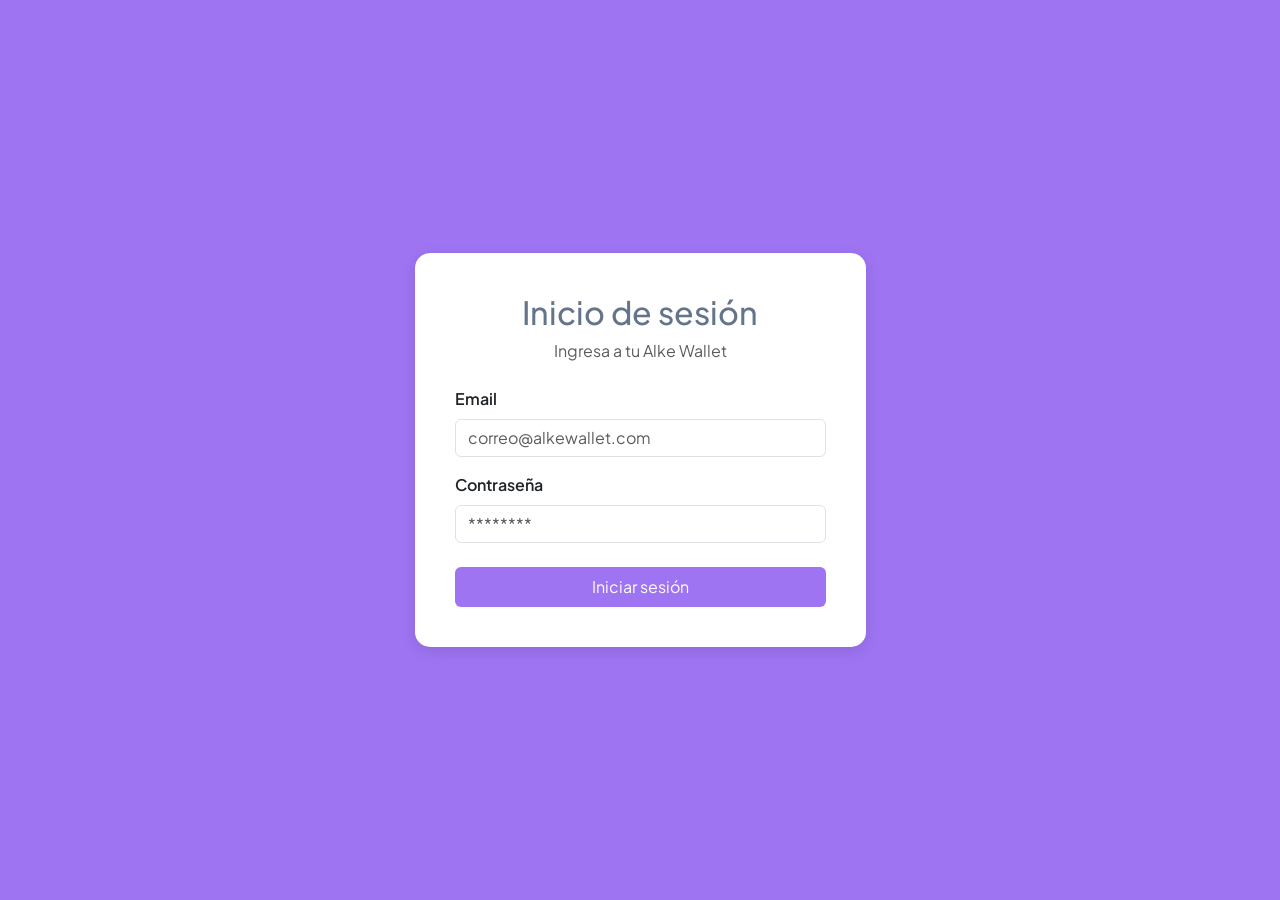
==== login.html @ 3713d16b "first commit" ====
<!DOCTYPE html>
<html lang="es">
<head>
    <meta charset="UTF-8">
    <meta name="viewport" content="width=device-width, initial-scale=1.0">
    <title>Alke Wallet - Iniciar Sesión</title>
    <link href="https://cdn.jsdelivr.net/npm/bootstrap@5.3.0/dist/css/bootstrap.min.css" rel="stylesheet">
    <link rel="stylesheet" href="./css/stylelogin.css">
</head>
<body>

<div class="container">
    <div class="row justify-content-center">
        <div class="col-md-5">
            <div class="card login-card p-4 bg-white">
                <div class="card-body">
                    <div class="text-center mb-4">
                        <h2 class="titulo-inicio-sesion">Inicio de sesión</h2>
                        <p class="text-muted">Ingresa a tu Alke Wallet</p>
                    </div>
                    <form action="menu.html">
                        <div class="mb-3">
                            <label for="email" class="form-label fw-semibold">Email</label>
                            <input type="email" class="form-control" id="email" placeholder="correo@alkewallet.com" required>
                        </div>
                        <div class="mb-4">
                            <label for="password" class="form-label fw-semibold">Contraseña</label>
                            <input type="password" class="form-control" id="password" placeholder="********" required>
                        </div>
                        <button type="submit" class="btn btn-primary w-100 py-2 ">Iniciar sesión</button>
                    </form>
                </div>
            </div>
        </div>
    </div>
</div>

<script src="https://cdn.jsdelivr.net/npm/bootstrap@5.3.0/dist/js/bootstrap.bundle.min.js"></script>
</body>
</html>
---- css/stylelogin.css ----
/* Estilos para la Pantalla de login */

/* Tipografía para proyecto */
@import url('https://fonts.googleapis.com/css2?family=Plus+Jakarta+Sans:wght@400;500;600;700&display=swap');

body {
    font-family: 'Plus Jakarta Sans', sans-serif;
    background-color: #9E74F2; 
    min-height: 100vh; 
    display: flex; 
    align-items: center;
}

.titulo-inicio-sesion {
    color: #64748b;
}

.login-card { 
    border: none; border-radius: 15px; 
    box-shadow: 0 4px 15px rgba(0,0,0,0.1); 
}

     
.btn-primary { 
    background-color: #9E74F2; 
    border: none; 
}

       
.btn-primary:hover { 
    background-color: #8e59f9; 
}
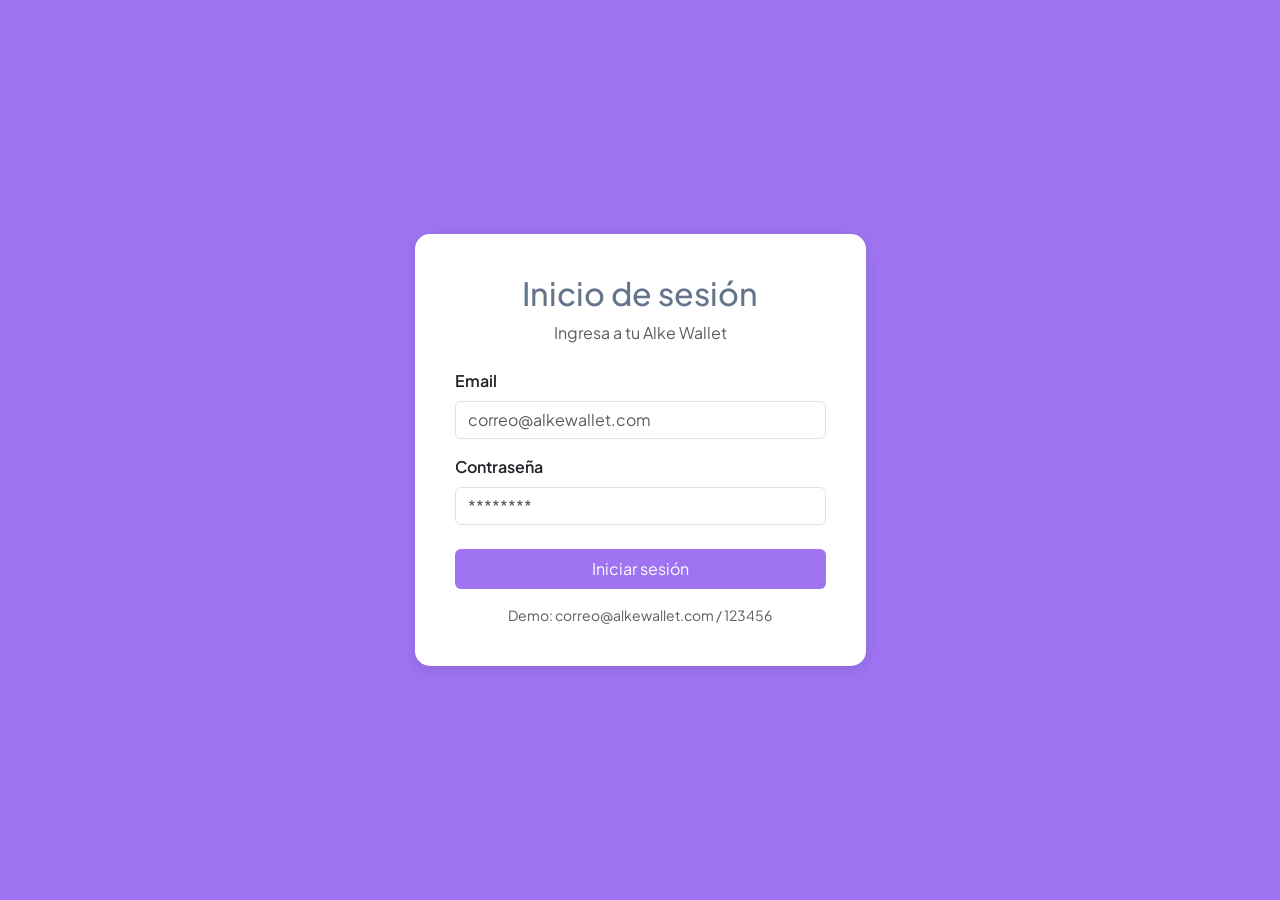
==== commit b282a2a2: "se añadieron las funcionalidades" ====
--- a/login.html
+++ b/login.html
@@ -18,7 +18,10 @@
                         <h2 class="titulo-inicio-sesion">Inicio de sesión</h2>
                         <p class="text-muted">Ingresa a tu Alke Wallet</p>
                     </div>
-                    <form action="menu.html">
+                    <div id="loginError" class="alert alert-danger d-none" role="alert">
+                        Email o contraseña incorrectos.
+                    </div>
+                    <form id="loginForm">
                         <div class="mb-3">
                             <label for="email" class="form-label fw-semibold">Email</label>
                             <input type="email" class="form-control" id="email" placeholder="correo@alkewallet.com" required>
@@ -27,8 +30,9 @@
                             <label for="password" class="form-label fw-semibold">Contraseña</label>
                             <input type="password" class="form-control" id="password" placeholder="********" required>
                         </div>
-                        <button type="submit" class="btn btn-primary w-100 py-2 ">Iniciar sesión</button>
+                        <button type="submit" class="btn btn-primary w-100 py-2">Iniciar sesión</button>
                     </form>
+                    <p class="text-muted small text-center mt-3 mb-0">Demo: correo@alkewallet.com / 123456</p>
                 </div>
             </div>
         </div>
@@ -36,5 +40,7 @@
 </div>
 
 <script src="https://cdn.jsdelivr.net/npm/bootstrap@5.3.0/dist/js/bootstrap.bundle.min.js"></script>
+<script src="./js/wallet.js"></script>
+<script src="./js/login.js"></script>
 </body>
-</html>+</html>
